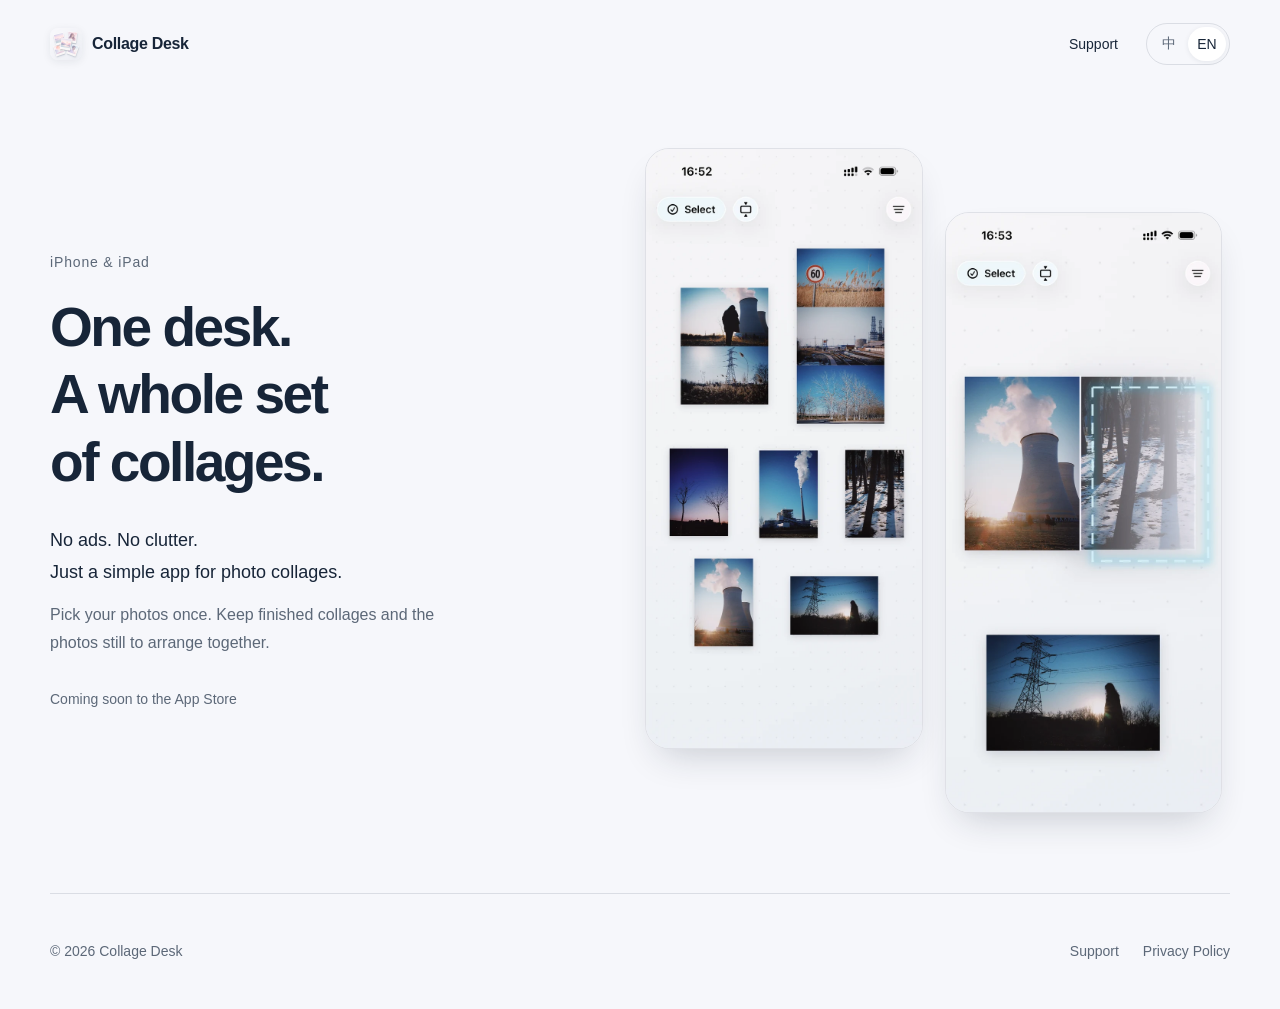
==== index.html @ e6596ea0 "Create Collage Desk product website" ====
<!doctype html>
<html lang="zh-CN" data-locale="zh" data-page="home">
<head>
  <meta charset="utf-8">
  <meta name="viewport" content="width=device-width, initial-scale=1">
  <meta name="theme-color" content="#f6f7fb">
  <meta name="description" content="没有广告，没有杂七杂八的功能。拼图桌让你一次选好照片，在同一张桌上拼好一整组。">
  <title>拼图桌 · 一桌照片，拼好一整组</title>
  <link rel="icon" href="assets/favicon.png" type="image/png">
  <link rel="stylesheet" href="styles.css">
  <script src="site.js" defer></script>
</head>
<body>
  <header class="site-header">
    <a class="brand" href="./">
      <img src="assets/app-icon.png" alt="" width="32" height="32">
      <span data-copy="zh">拼图桌</span><span data-copy="en">Collage Desk</span>
    </a>
    <nav class="nav" aria-label="Navigation">
      <a href="support/" data-copy="zh">技术支持</a><a href="support/" data-copy="en">Support</a>
      <div class="language-switch" aria-label="Language">
        <button type="button" data-set-lang="zh" aria-pressed="true">中</button>
        <button type="button" data-set-lang="en" aria-pressed="false">EN</button>
      </div>
    </nav>
  </header>

  <main class="home-main wrap">
    <section class="hero">
      <div class="hero-copy">
        <p class="eyebrow">iPhone &amp; iPad</p>
        <h1 data-copy="zh">一桌照片，<br>拼好一整组。</h1>
        <h1 data-copy="en">One desk.<br>A whole set<br>of collages.</h1>
        <p class="lead" data-copy="zh">没有广告，没有杂七杂八的功能。<br>就是一个简简单单的拼图 App。</p>
        <p class="lead" data-copy="en">No ads. No clutter.<br>Just a simple app for photo collages.</p>
        <p class="hero-detail" data-copy="zh">一次选好照片，拼好的、还没拼的都在眼前。</p>
        <p class="hero-detail" data-copy="en">Pick your photos once. Keep finished collages and the photos still to arrange together.</p>
        <p class="availability" data-copy="zh">即将登陆 App Store</p>
        <p class="availability" data-copy="en">Coming soon to the App Store</p>
      </div>
      <div class="screenshots">
        <img class="screen screen-desk" src="assets/desk.webp" width="720" height="1565" fetchpriority="high" alt="拼图桌实际界面：拼好的图片和待处理照片放在同一张桌上" data-alt-zh="拼图桌实际界面：拼好的图片和待处理照片放在同一张桌上" data-alt-en="Collage Desk: finished collages and unarranged photos on the same desk">
        <img class="screen screen-snap" src="assets/snap.webp" width="720" height="1565" alt="拼图桌实际界面：两张照片靠近时吸附拼接" data-alt-zh="拼图桌实际界面：两张照片靠近时吸附拼接" data-alt-en="Collage Desk: two photos snapping together at their edges">
      </div>
    </section>
  </main>

  <footer class="footer wrap">
    <p>© 2026 Collage Desk</p>
    <div class="footer-links">
      <a href="support/" data-copy="zh">技术支持</a><a href="support/" data-copy="en">Support</a>
      <a href="privacy/" data-copy="zh">隐私政策</a><a href="privacy/" data-copy="en">Privacy Policy</a>
    </div>
  </footer>
</body>
</html>
---- styles.css ----
:root {
  color-scheme: light;
  --ink: #172538;
  --muted: #5c6878;
  --paper: #f6f7fb;
  --line: rgba(23, 37, 56, .12);
  font-family: -apple-system, BlinkMacSystemFont, "SF Pro Display", "PingFang SC", "Helvetica Neue", Arial, sans-serif;
}
* { box-sizing: border-box; }
body { margin: 0; color: var(--ink); background: var(--paper); -webkit-font-smoothing: antialiased; }
a { color: inherit; text-decoration: none; }
button { font: inherit; }
a:focus-visible, button:focus-visible { outline: 2px solid #157da8; outline-offset: 5px; }
[data-copy="en"] { display: none; }
html[data-locale="en"] [data-copy="zh"] { display: none; }
html[data-locale="en"] [data-copy="en"] { display: revert; }
.wrap, .site-header { width: min(1180px, calc(100% - 64px)); margin-inline: auto; }
.site-header { min-height: 88px; display: flex; align-items: center; justify-content: space-between; gap: 20px; }
.brand { display: inline-flex; align-items: center; gap: 10px; font-weight: 650; letter-spacing: -.02em; }
.brand img { flex: none; border-radius: 8px; box-shadow: 0 2px 8px rgba(23,37,56,.08); }
.nav { display: flex; align-items: center; gap: 28px; font-size: 14px; }
.nav a, .footer-links a { padding-block: 12px; }
.nav a:hover, .footer-links a:hover { color: #157da8; }
.language-switch { display: flex; padding: 3px; border: 1px solid var(--line); border-radius: 999px; }
.language-switch button { min-width: 38px; min-height: 34px; border: 0; border-radius: 999px; color: var(--muted); background: transparent; cursor: pointer; font-size: 14px; }
.language-switch button[aria-pressed="true"] { color: var(--ink); background: white; box-shadow: 0 1px 5px rgba(23,37,56,.08); }
.home-main { min-height: calc(100svh - 204px); display: grid; align-items: center; }
.hero { display: grid; grid-template-columns: 1fr 1.1fr; gap: 48px; align-items: center; padding: 52px 0 72px; }
.hero-copy { min-width: 0; }
.eyebrow { margin: 0 0 24px; color: var(--muted); font-size: 14px; letter-spacing: .06em; }
h1 { margin: 0; font-size: clamp(40px, 4.3vw, 62px); font-weight: 700; line-height: 1.22; letter-spacing: -.045em; }
.lead { margin: 28px 0 0; font-size: 18px; line-height: 1.8; }
.hero-detail { max-width: 390px; margin: 12px 0 0; color: var(--muted); font-size: 16px; line-height: 1.75; }
.availability { margin: 34px 0 0; color: var(--muted); font-size: 14px; }
.screenshots { display: grid; grid-template-columns: 1fr 1fr; align-items: start; gap: 22px; min-width: 0; padding: 8px; }
.screen { display: block; width: 100%; height: auto; border: 1px solid rgba(23,37,56,.1); border-radius: 24px; box-shadow: 0 18px 38px -16px rgba(23,37,56,.24); }
.screen-snap { margin-top: 64px; }
.footer { min-height: 116px; display: flex; flex-wrap: wrap; justify-content: space-between; align-items: center; gap: 20px 32px; padding-block: 28px; border-top: 1px solid var(--line); color: var(--muted); font-size: 14px; }
.footer p { margin: 0; }
.footer-brand { color: var(--ink); }
.footer-links { display: flex; gap: 24px; }

.page-main { min-height: calc(100vh - 220px); padding: 78px 0 100px; }
.page-hero { max-width: 820px; margin-bottom: 62px; }
.page-kicker { margin: 0 0 15px; color: #4b8daa; font-size: 14px; font-weight: 700; letter-spacing: .08em; text-transform: uppercase; }
.page-title { font-size: clamp(48px, 7vw, 82px); }
.page-intro { max-width: 670px; margin: 24px 0 0; color: var(--muted); font-size: 19px; line-height: 1.7; }
.content-grid { display: grid; grid-template-columns: 1fr 1fr; gap: 18px; }
.info-card { padding: 30px; border: 1px solid var(--line); border-radius: 24px; background: rgba(255,255,255,.68); }
.info-card h2 { margin: 0 0 10px; font-size: 22px; letter-spacing: -.025em; }
.info-card p { margin: 0; color: var(--muted); line-height: 1.65; }
.info-card a { color: #157da8; text-decoration: underline; text-decoration-color: rgba(21,125,168,.25); text-underline-offset: 3px; }
.contact-card { grid-column: 1 / -1; display: flex; justify-content: space-between; align-items: center; gap: 28px; background: var(--ink); color: white; }
.contact-card p { color: #aeb9c7; }
.contact-button { flex: 0 0 auto; padding: 13px 18px; border-radius: 999px; background: white; color: var(--ink) !important; text-decoration: none !important; font-weight: 700; }
.policy { max-width: 780px; }
.policy-meta { display: flex; gap: 12px; margin: 22px 0 0; color: #718095; font-size: 14px; }
.policy section { padding: 30px 0; border-top: 1px solid var(--line); }
.policy h2 { margin: 0 0 12px; font-size: 24px; letter-spacing: -.025em; }
.policy p, .policy li { color: var(--muted); font-size: 16px; line-height: 1.75; }
.policy p { margin: 0 0 12px; }
.policy ul { margin: 0; padding-left: 20px; }
.policy a { color: #157da8; text-decoration: underline; text-underline-offset: 3px; }

@media (max-width: 900px) {
  .hero { grid-template-columns: 1fr; gap: 40px; padding-top: 40px; }
  .hero-copy { text-align: center; }
  h1 { font-size: clamp(40px, 7vw, 62px); }
  .hero-detail { margin-inline: auto; }
  .screenshots { width: min(560px, 100%); margin-inline: auto; }
  .content-grid { grid-template-columns: 1fr; }
  .contact-card { display: block; }
  .contact-button { display: inline-block; margin-top: 22px; overflow-wrap: anywhere; }
}
@media (max-width: 560px) {
  .wrap, .site-header { width: calc(100% - 36px); }
  .site-header { min-height: 76px; gap: 12px; flex-wrap: wrap; padding-block: 14px; }
  .brand { font-size: 14px; }
  .nav { gap: 14px; margin-left: auto; }
  .hero { padding: 38px 0 48px; gap: 32px; }
  .lead { font-size: 16px; margin-top: 24px; }
  .hero-detail { max-width: 320px; }
  .screenshots { gap: 12px; padding: 0; }
  .screen { border-radius: 16px; }
  .screen-snap { margin-top: 40px; }
  .footer { gap: 12px 24px; }
  .page-main { padding: 48px 0 64px; }
  .page-title { font-size: 42px; overflow-wrap: anywhere; }
  .page-hero { margin-bottom: 36px; }
  .info-card { padding: 24px; }
}
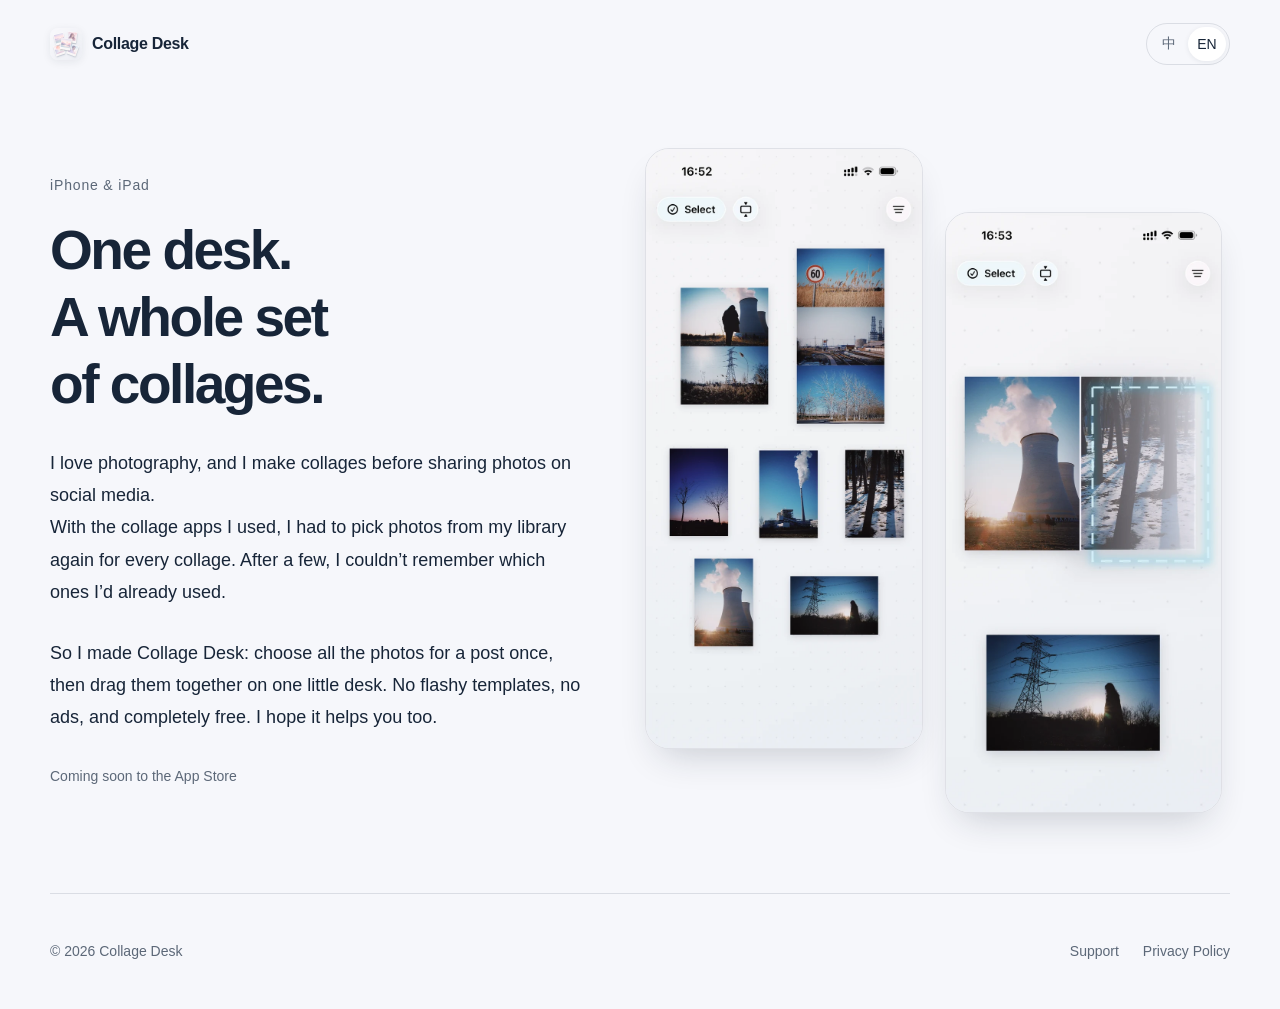
==== commit 2b6eaf2d: "Refine homepage copy and simplify navigation" ====
--- a/index.html
+++ b/index.html
@@ -4,7 +4,7 @@
   <meta charset="utf-8">
   <meta name="viewport" content="width=device-width, initial-scale=1">
   <meta name="theme-color" content="#f6f7fb">
-  <meta name="description" content="没有广告，没有杂七杂八的功能。拼图桌让你一次选好照片，在同一张桌上拼好一整组。">
+  <meta name="description" content="我喜欢摄影，也总要在发照片前拼图。拼图桌让你一次选好所有照片，在一张小桌上拖拽拼接，没有花里胡哨的模板，没有广告，完全免费。">
   <title>拼图桌 · 一桌照片，拼好一整组</title>
   <link rel="icon" href="assets/favicon.png" type="image/png">
   <link rel="stylesheet" href="styles.css">
@@ -17,7 +17,6 @@
       <span data-copy="zh">拼图桌</span><span data-copy="en">Collage Desk</span>
     </a>
     <nav class="nav" aria-label="Navigation">
-      <a href="support/" data-copy="zh">技术支持</a><a href="support/" data-copy="en">Support</a>
       <div class="language-switch" aria-label="Language">
         <button type="button" data-set-lang="zh" aria-pressed="true">中</button>
         <button type="button" data-set-lang="en" aria-pressed="false">EN</button>
@@ -31,10 +30,10 @@
         <p class="eyebrow">iPhone &amp; iPad</p>
         <h1 data-copy="zh">一桌照片，<br>拼好一整组。</h1>
         <h1 data-copy="en">One desk.<br>A whole set<br>of collages.</h1>
-        <p class="lead" data-copy="zh">没有广告，没有杂七杂八的功能。<br>就是一个简简单单的拼图 App。</p>
-        <p class="lead" data-copy="en">No ads. No clutter.<br>Just a simple app for photo collages.</p>
-        <p class="hero-detail" data-copy="zh">一次选好照片，拼好的、还没拼的都在眼前。</p>
-        <p class="hero-detail" data-copy="en">Pick your photos once. Keep finished collages and the photos still to arrange together.</p>
+        <p class="lead" data-copy="zh">我喜欢摄影，每次把照片发到社交媒体前，都要先拼图。<br>以前用过的拼图 App，每拼一张都要重新去相册选照片，拼了几张之后，就记不清哪些已经用过了。</p>
+        <p class="lead" data-copy="en">I love photography, and I make collages before sharing photos on social media.<br>With the collage apps I used, I had to pick photos from my library again for every collage. After a few, I couldn’t remember which ones I’d already used.</p>
+        <p class="lead" data-copy="zh">所以我做了拼图桌：把这次要发的照片一次选好，在一张小桌上拖拽拼接。没有花里胡哨的模板，没有广告，完全免费。希望也能帮到你。</p>
+        <p class="lead" data-copy="en">So I made Collage Desk: choose all the photos for a post once, then drag them together on one little desk. No flashy templates, no ads, and completely free. I hope it helps you too.</p>
         <p class="availability" data-copy="zh">即将登陆 App Store</p>
         <p class="availability" data-copy="en">Coming soon to the App Store</p>
       </div>
--- a/styles.css
+++ b/styles.css
@@ -30,47 +30,26 @@
 .eyebrow { margin: 0 0 24px; color: var(--muted); font-size: 14px; letter-spacing: .06em; }
 h1 { margin: 0; font-size: clamp(40px, 4.3vw, 62px); font-weight: 700; line-height: 1.22; letter-spacing: -.045em; }
 .lead { margin: 28px 0 0; font-size: 18px; line-height: 1.8; }
-.hero-detail { max-width: 390px; margin: 12px 0 0; color: var(--muted); font-size: 16px; line-height: 1.75; }
 .availability { margin: 34px 0 0; color: var(--muted); font-size: 14px; }
 .screenshots { display: grid; grid-template-columns: 1fr 1fr; align-items: start; gap: 22px; min-width: 0; padding: 8px; }
 .screen { display: block; width: 100%; height: auto; border: 1px solid rgba(23,37,56,.1); border-radius: 24px; box-shadow: 0 18px 38px -16px rgba(23,37,56,.24); }
 .screen-snap { margin-top: 64px; }
 .footer { min-height: 116px; display: flex; flex-wrap: wrap; justify-content: space-between; align-items: center; gap: 20px 32px; padding-block: 28px; border-top: 1px solid var(--line); color: var(--muted); font-size: 14px; }
 .footer p { margin: 0; }
-.footer-brand { color: var(--ink); }
 .footer-links { display: flex; gap: 24px; }
 
-.page-main { min-height: calc(100vh - 220px); padding: 78px 0 100px; }
-.page-hero { max-width: 820px; margin-bottom: 62px; }
-.page-kicker { margin: 0 0 15px; color: #4b8daa; font-size: 14px; font-weight: 700; letter-spacing: .08em; text-transform: uppercase; }
-.page-title { font-size: clamp(48px, 7vw, 82px); }
-.page-intro { max-width: 670px; margin: 24px 0 0; color: var(--muted); font-size: 19px; line-height: 1.7; }
-.content-grid { display: grid; grid-template-columns: 1fr 1fr; gap: 18px; }
-.info-card { padding: 30px; border: 1px solid var(--line); border-radius: 24px; background: rgba(255,255,255,.68); }
-.info-card h2 { margin: 0 0 10px; font-size: 22px; letter-spacing: -.025em; }
-.info-card p { margin: 0; color: var(--muted); line-height: 1.65; }
-.info-card a { color: #157da8; text-decoration: underline; text-decoration-color: rgba(21,125,168,.25); text-underline-offset: 3px; }
-.contact-card { grid-column: 1 / -1; display: flex; justify-content: space-between; align-items: center; gap: 28px; background: var(--ink); color: white; }
-.contact-card p { color: #aeb9c7; }
-.contact-button { flex: 0 0 auto; padding: 13px 18px; border-radius: 999px; background: white; color: var(--ink) !important; text-decoration: none !important; font-weight: 700; }
-.policy { max-width: 780px; }
-.policy-meta { display: flex; gap: 12px; margin: 22px 0 0; color: #718095; font-size: 14px; }
-.policy section { padding: 30px 0; border-top: 1px solid var(--line); }
-.policy h2 { margin: 0 0 12px; font-size: 24px; letter-spacing: -.025em; }
-.policy p, .policy li { color: var(--muted); font-size: 16px; line-height: 1.75; }
-.policy p { margin: 0 0 12px; }
-.policy ul { margin: 0; padding-left: 20px; }
-.policy a { color: #157da8; text-decoration: underline; text-underline-offset: 3px; }
+.page-main { min-height: calc(100svh - 204px); padding: 64px 0 80px; }
+.page-content { max-width: 720px; }
+.page-title { margin-bottom: 28px; font-size: 36px; letter-spacing: -.025em; }
+.page-content p { margin: 0 0 20px; color: var(--muted); font-size: 16px; line-height: 1.8; }
+.page-content a { color: #157da8; text-decoration: underline; text-underline-offset: 3px; overflow-wrap: anywhere; }
+.page-content .policy-date { margin-bottom: 28px; font-size: 14px; }
 
 @media (max-width: 900px) {
   .hero { grid-template-columns: 1fr; gap: 40px; padding-top: 40px; }
   .hero-copy { text-align: center; }
   h1 { font-size: clamp(40px, 7vw, 62px); }
-  .hero-detail { margin-inline: auto; }
   .screenshots { width: min(560px, 100%); margin-inline: auto; }
-  .content-grid { grid-template-columns: 1fr; }
-  .contact-card { display: block; }
-  .contact-button { display: inline-block; margin-top: 22px; overflow-wrap: anywhere; }
 }
 @media (max-width: 560px) {
   .wrap, .site-header { width: calc(100% - 36px); }
@@ -79,13 +58,10 @@
   .nav { gap: 14px; margin-left: auto; }
   .hero { padding: 38px 0 48px; gap: 32px; }
   .lead { font-size: 16px; margin-top: 24px; }
-  .hero-detail { max-width: 320px; }
   .screenshots { gap: 12px; padding: 0; }
   .screen { border-radius: 16px; }
   .screen-snap { margin-top: 40px; }
   .footer { gap: 12px 24px; }
   .page-main { padding: 48px 0 64px; }
-  .page-title { font-size: 42px; overflow-wrap: anywhere; }
-  .page-hero { margin-bottom: 36px; }
-  .info-card { padding: 24px; }
+  .page-title { font-size: 32px; }
 }
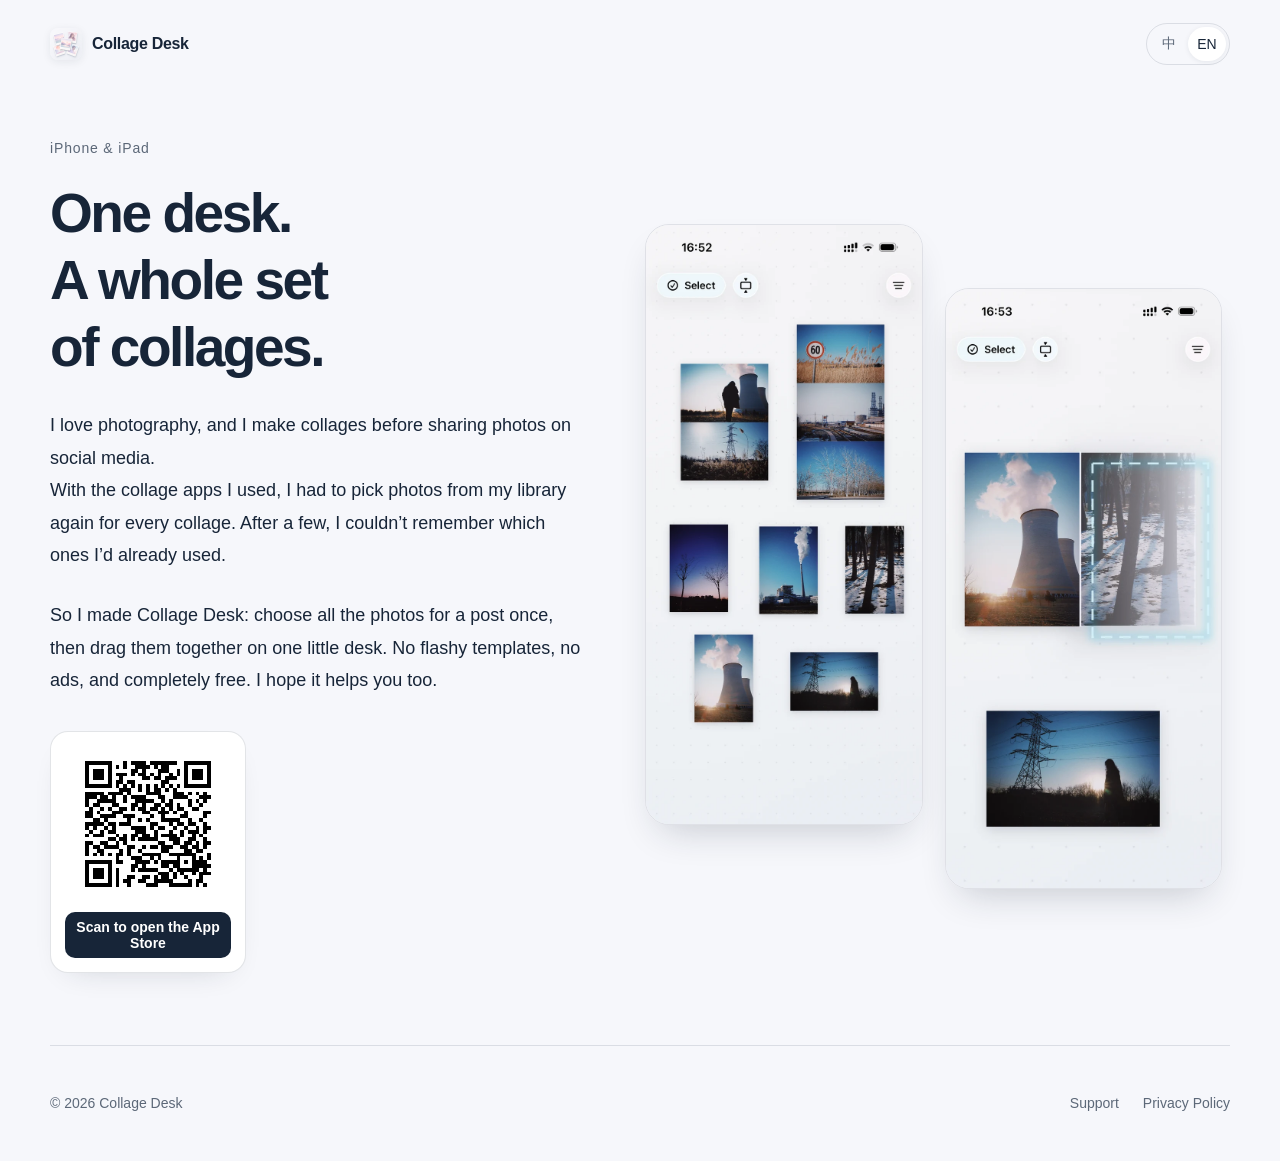
==== commit f4bb6d32: "添加 App Store 下载二维码并更新样式" ====
--- a/index.html
+++ b/index.html
@@ -34,8 +34,10 @@
         <p class="lead" data-copy="en">I love photography, and I make collages before sharing photos on social media.<br>With the collage apps I used, I had to pick photos from my library again for every collage. After a few, I couldn’t remember which ones I’d already used.</p>
         <p class="lead" data-copy="zh">所以我做了拼图桌：把这次要发的照片一次选好，在一张小桌上拖拽拼接。没有花里胡哨的模板，没有广告，完全免费。希望也能帮到你。</p>
         <p class="lead" data-copy="en">So I made Collage Desk: choose all the photos for a post once, then drag them together on one little desk. No flashy templates, no ads, and completely free. I hope it helps you too.</p>
-        <p class="availability" data-copy="zh">即将登陆 App Store</p>
-        <p class="availability" data-copy="en">Coming soon to the App Store</p>
+        <a class="app-store-download" href="https://apps.apple.com/ca/app/collage-desk/id6783909124">
+          <img src="assets/app-store-qr.png" width="156" height="156" alt="">
+          <span class="app-store-download-label"><span data-copy="zh">扫码前往 App Store</span><span data-copy="en">Scan to open the App Store</span></span>
+        </a>
       </div>
       <div class="screenshots">
         <img class="screen screen-desk" src="assets/desk.webp" width="720" height="1565" fetchpriority="high" alt="拼图桌实际界面：拼好的图片和待处理照片放在同一张桌上" data-alt-zh="拼图桌实际界面：拼好的图片和待处理照片放在同一张桌上" data-alt-en="Collage Desk: finished collages and unarranged photos on the same desk">
--- a/styles.css
+++ b/styles.css
@@ -30,7 +30,10 @@
 .eyebrow { margin: 0 0 24px; color: var(--muted); font-size: 14px; letter-spacing: .06em; }
 h1 { margin: 0; font-size: clamp(40px, 4.3vw, 62px); font-weight: 700; line-height: 1.22; letter-spacing: -.045em; }
 .lead { margin: 28px 0 0; font-size: 18px; line-height: 1.8; }
-.availability { margin: 34px 0 0; color: var(--muted); font-size: 14px; }
+.app-store-download { display: inline-flex; flex-direction: column; gap: 10px; width: 196px; margin-top: 34px; padding: 14px; border: 1px solid var(--line); border-radius: 18px; background: white; box-shadow: 0 12px 30px -20px rgba(23,37,56,.24); }
+.app-store-download img { display: block; width: 156px; height: 156px; margin-inline: auto; image-rendering: pixelated; }
+.app-store-download-label { display: flex; align-items: center; justify-content: center; min-height: 44px; padding: 7px 10px; border-radius: 10px; background: var(--ink); color: white; text-align: center; font-size: 14px; font-weight: 600; }
+.app-store-download:hover .app-store-download-label { background: #2b435e; }
 .screenshots { display: grid; grid-template-columns: 1fr 1fr; align-items: start; gap: 22px; min-width: 0; padding: 8px; }
 .screen { display: block; width: 100%; height: auto; border: 1px solid rgba(23,37,56,.1); border-radius: 24px; box-shadow: 0 18px 38px -16px rgba(23,37,56,.24); }
 .screen-snap { margin-top: 64px; }
